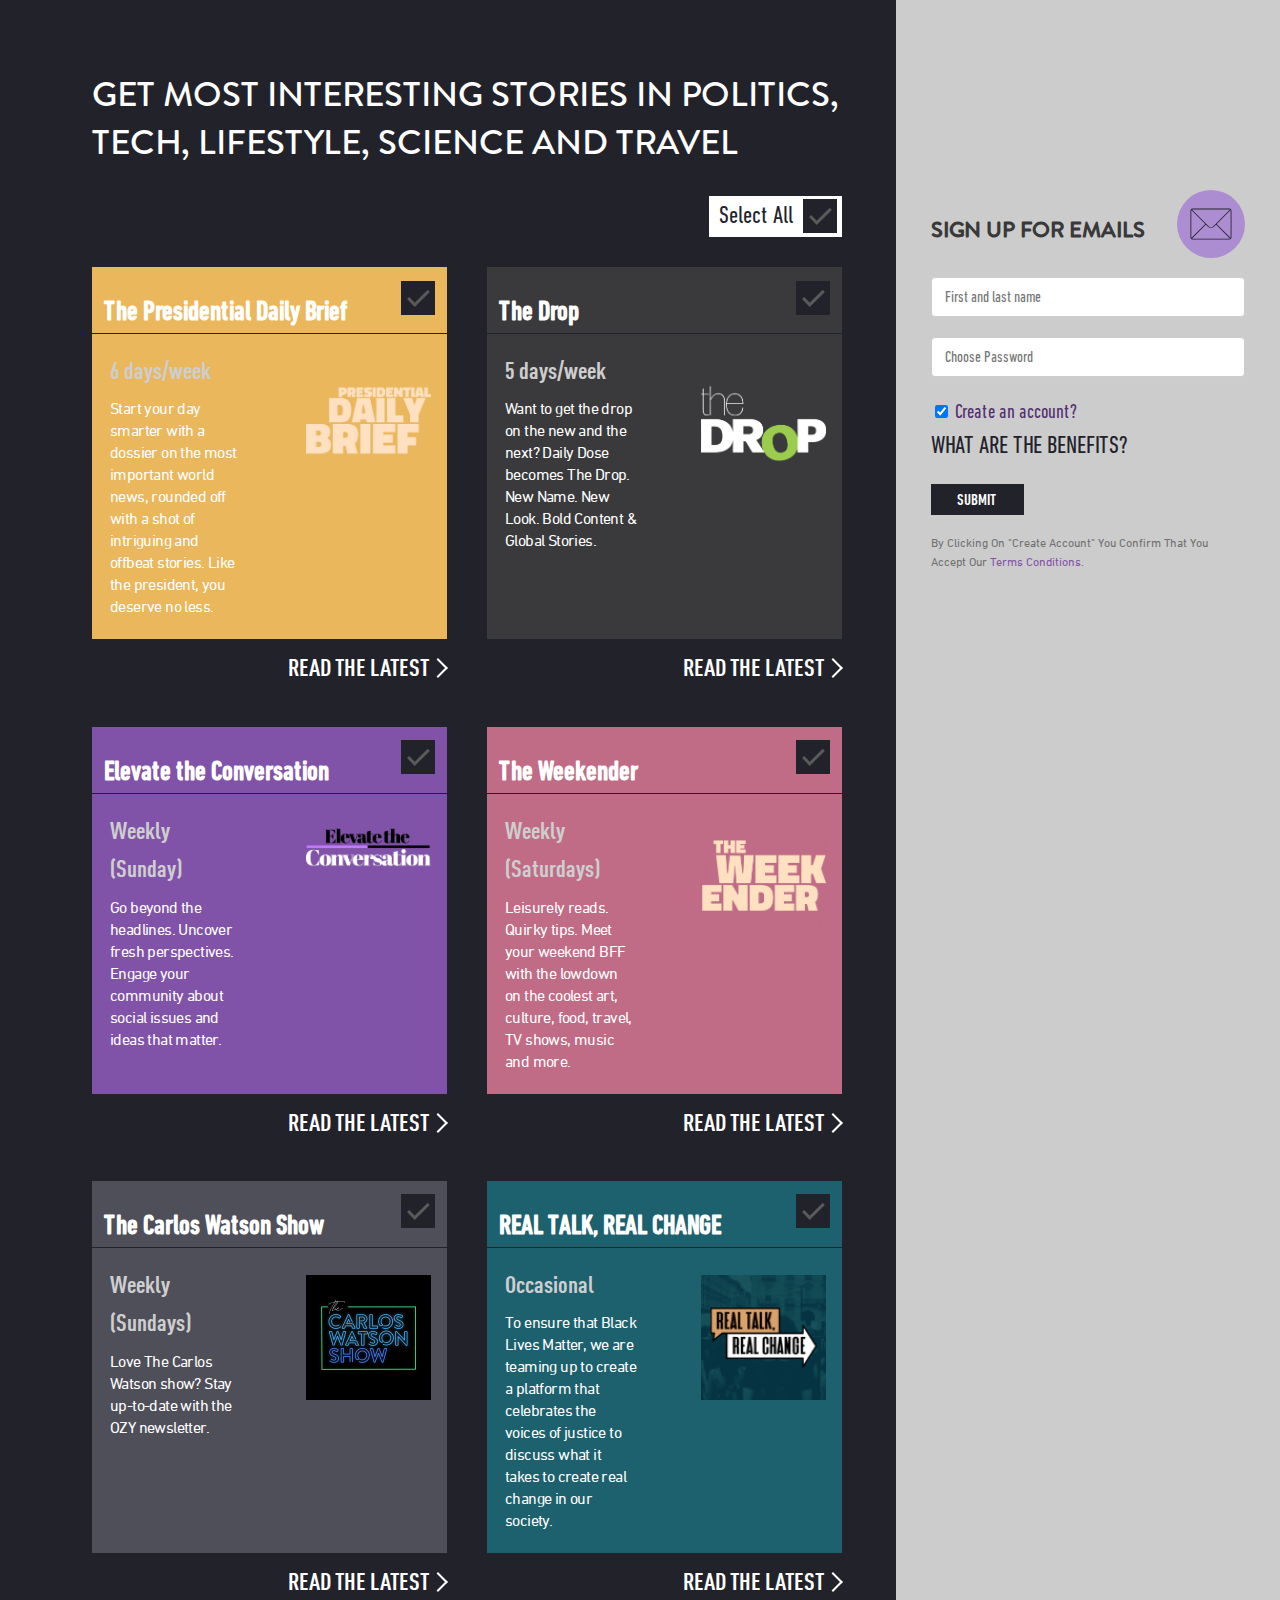
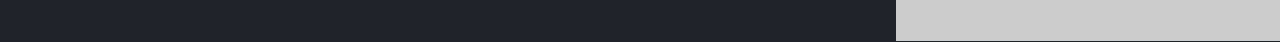
==== index.html @ 1309ca41 "init commit" ====
<!DOCTYPE html>
<html>
<head>
	<meta charset="utf-8">
	<meta http-equiv="X-UA-Compatible" content="IE=edge">
	<meta name="viewport" content="width=device-width, initial-scale=1.0, maximum-scale=1.0, user-scalable=no">
	<meta name="format-detection" content="telephone=no"/>  
	<title>Newsletters Signup</title>
	<meta property="og:title" content="Newsletters Signup" />
	<link rel="stylesheet" media="all" data-href="https://fonts.googleapis.com/css?family=Montserrat:400,400i,500,700,900&amp;display=swap" data-optimized-fonts="true" />
	<link rel="stylesheet" href="style.css" />
</head>
<body>
	<main>
	
		<div class="container">
			<div class="sb_wrapper">	
				<div class="inner">
					<div class="blocks">
						<div class="sb_headline">Get most interesting stories in Politics, tech, Lifestyle, science and travel</div>
						<div class="sel_all">
							<div role="button" aria-label="Select All" class="sel_btn">
								<div>Select All</div>
								<div><i class="sel_bg act_all"></i></div>
							</div>
						</div>
						<div class="wpg-blocks">
						
							<div class="block_item">
								<div class="block_inner" style="background-color:#EAB75C;" >
									<div class="title_sp">
										<div class="col_title">
											<h3 class="title_sb">The Presidential Daily Brief </h3>
											<div role="button"><i class="sel_bg"></i></div>
										</div>
									</div>
									<div class="content_sp">
										<div class="col_content">
											<div class="img_wrapp">
												<img src="assets/images/pdb.png" />
											</div>
											<div class="info_sb">
												<a class="Link" href="#">
													<div class="term">6 days/week</div>
													<p class="desc_sb">Start your day smarter with a dossier on the most important world news, rounded off with a shot of intriguing and offbeat stories. Like the president, you deserve no less.</p>
												</a>
											</div>
										</div>
									</div>
								</div>
								<div class="link_wrapp">
									<a class="Link" href="#"><span class="read_latest">Read the latest</span></a>
								</div>
							</div>

							<div class="block_item">
								<div class="block_inner" style="background-color:#3A3A3C">
									<div class="title_sp">
										<div class="col_title">
											<h3 class="title_sb">The Drop</h3>
											<div role="button"><i class="sel_bg"></i></div>
										</div>
									</div>
									<div class="content_sp">
										<div class="col_content">
											<div class="img_wrapp">
												<img src="assets/images/thedroplogostackedchar.png" />
											</div>
											<div class="info_sb">
												<a class="Link" href="#">
													<div class="term"> 5 days/week</div>
													<p class="desc_sb">Want to get the drop on the new and the next? Daily Dose becomes The Drop. New Name. New Look. Bold Content &amp; Global Stories.</p>
												</a>
											</div>
										</div>
									</div>
								</div>
								<div class="link_wrapp"><a class="Link" href="#">
									<span class="read_latest">Read the latest</span></a>
								</div>
							</div>
							
							<div class="block_item">
								<div class="block_inner" style="background-color:#8153a8">
									<div class="title_sp">
										<div class="col_title">
											<h3 class="title_sb">Elevate the Conversation</h3>
											<div role="button"><i class="sel_bg"></i></div>
										</div>
									</div>
									<div class="content_sp">
										<div class="col_content">
											<div class="img_wrapp">
												<img src="assets/images/etclogo.png" />
											</div>
											<div class="info_sb">
												<a class="Link" href="#">
													<div class="term"> Weekly (Sunday)</div>
													<p class="desc_sb">Go beyond the headlines. Uncover fresh perspectives. Engage your community about social issues and ideas that matter.</p>
												</a>
											</div>
										</div>
									</div>
								</div>
								<div class="link_wrapp"><a class="Link" href="#">
									<span class="read_latest">Read the latest</span></a>
								</div>
							</div>
							
							<div class="block_item">
								<div class="block_inner" style="background-color:#C06C86">
									<div class="title_sp">
										<div class="col_title">
											<h3 class="title_sb">The Weekender</h3>
											<div role="button"><i class="sel_bg"></i></div>
										</div>
									</div>
									<div class="content_sp">
										<div class="col_content">
											<div class="img_wrapp">
												<img src="assets/images/weekender.png" />
											</div>
											<div class="info_sb">
												<a class="Link" href="/pg/newsletter/the-daily-dose/?">
													<div class="term"> Weekly (Saturdays)</div>
													<p class="desc_sb">Leisurely reads. Quirky tips. Meet your weekend BFF with the lowdown on the coolest art, culture, food, travel, TV shows, music and more.</p>
												</a>
											</div>
										</div>
									</div>
								</div>
								<div class="link_wrapp"><a class="Link" href="#">
									<span class="read_latest">Read the latest</span></a>
								</div>
							</div>
							
							<div class="block_item">
								<div class="block_inner" style="background-color:#4f4f5a">
									<div class="title_sp">
										<div class="col_title">
											<h3 class="title_sb">The Carlos Watson Show</h3>
											<div role="button"><i class="sel_bg"></i></div>
										</div>
									</div>
									<div class="content_sp">
										<div class="col_content">
											<div class="img_wrapp">
												<img src="assets/images/tcws-1.png" />
											</div>
											<div class="info_sb">
												<a class="Link" href="/pg/newsletter/the-daily-dose/?">
													<div class="term"> Weekly (Sundays)</div>
													<p class="desc_sb">Love The Carlos Watson show? Stay up-to-date with the OZY newsletter.</p>
												</a>
											</div>
										</div>
									</div>
								</div>
								<div class="link_wrapp"><a class="Link" href="#">
									<span class="read_latest">Read the latest</span></a>
								</div>
							</div>
							
							<div class="block_item">
								<div class="block_inner" style="background-color:#1d616e">
									<div class="title_sp">
										<div class="col_title">
											<h3 class="title_sb">REAL TALK, REAL CHANGE</h3>
											<div role="button"><i class="sel_bg"></i></div>
										</div>
									</div>
									<div class="content_sp">
										<div class="col_content">
											<div class="img_wrapp">
												<img src="assets/images/rtrc2x-1.png" />
											</div>
											<div class="info_sb">
												<a class="Link" href="/pg/newsletter/the-daily-dose/?">
													<div class="term">Occasional</div>
													<p class="desc_sb">To ensure that Black Lives Matter, we are teaming up to create a platform that celebrates the voices of justice to discuss what it takes to create real change in our society.</p>
												</a>
											</div>
										</div>
									</div>
								</div>
								<div class="link_wrapp"><a class="Link" href="#">
									<span class="read_latest">Read the latest</span></a>
								</div>
							</div>
							

						</div>
					</div>
					
					<div class="sidebar">
						<div class="sidebar_inner">
							<div class="letter_smb"><i class="smb Symbol Symbol--purple-mail Symbol--purple-mail-dims"> </i></div>
							<h3 class="sb_title">SIGN UP FOR EMAILS</h3>
							<div>
								
								<form method="POST" action="#" class="ns-form">
									<div class="notices">
										<ul class="note_item"></ul>
									</div>
									<div>
										<div class="inp_field">
											<input type="text" name="fullName" placeholder="First and last name" value="" />
										</div>
									</div>
									<div class="pwd_field">
										<div class="inp_field">
											<input type="password" name="password" placeholder="Choose Password" value="" />
										</div>
									</div>
									
									<div class="ch_box">
										<label><input type="checkbox" checked=""> Create an account?</label>
										<div>
											<div class="bnf">
												<a href="#" role="button"><span>What are the benefits?</span></a>
											</div>
											<ul class="list"></ul>
										</div>
									</div>
									
									
									<div class="sbm_field">
										<button type="submit" class="sbm_btn">SUBMIT</button>
									</div>
									<div class="prcy_txt">By Clicking On "Create Account" You Confirm That You Accept Our <a href="#" rel="noreferrer noopener">Terms Conditions</a>.</div>
								</form>
								
							</div>
						</div>
					</div>
				</div>
			</div>
		</div>
		
	</main>
	
<script src="https://code.jquery.com/jquery-3.6.1.min.js" integrity="sha256-o88AwQnZB+VDvE9tvIXrMQaPlFFSUTR+nldQm1LuPXQ=" crossorigin="anonymous"></script>
<script src="assets/js/main.js"></script>

</body>
</html>
---- style.css ----
@font-face {
    font-family: "DINNextLTPro-Condensed";
    src: url("assets/fonts/din-next-lt-pro-condensed.woff2") format("woff2"),
        url("assets/fonts/din-next-lt-pro-condensed.woff") format("woff");
}
@font-face {
    font-family: "Amasis MT W01 Regular";
    src: url("assets/fonts/amasis-mt-w01-regular.woff2") format("woff2"),
        url("assets/fonts/amasis-mt-w01-regular.woff") format("woff");
}
@font-face {
    font-family: "BrandonGrotesque-Medium";
    src: url("assets/fonts/brandon-grotesque-medium.woff2") format("woff2"),
        url("assets/fonts/brandon-grotesque-medium.woff") format("woff");
}

@font-face {
    font-family: "DINNextLTPro-MediumCond";
    src: url("assets/fonts/din-next-lt-pro-medium-condensed.woff2")
            format("woff2"),
        url("assets/fonts/din-next-lt-pro-medium-condensed.woff") format("woff");
}
@font-face {
    font-family: "DINCondensed-Bold";
    src: url("assets/fonts/din-condensed-bold.woff2") format("woff2"),
        url("assets/fonts/din-condensed-bold.woff") format("woff");
}
@font-face {
    font-family: "DINNextLTPro-Regular";
    src: url("assets/fonts/din-next-lt-pro-regular.woff2") format("woff2"),
        url("assets/fonts/din-next-lt-pro-regular.woff") format("woff");
}

* {
    box-sizing: border-box;
    -webkit-text-size-adjust: 100%;
    text-size-adjust: 100%;
}

html,
body {
    margin: 0;
    padding: 0;
    -webkit-overflow-scrolling: touch;
}

html,
.sidebar {
    height: auto;
}

body {
    margin: 0;
    color: #111111;
    font-size: 62.5%;
    line-height: 1.6;
    -webkit-text-size-adjust: none;
    text-size-adjust: none;
    -moz-osx-font-smoothing: grayscale;
    -webkit-font-smoothing: antialiased;
    font-smoothing: antialiased;
    max-width: 2000px;
    margin: 0 auto;
    font-family: "Amasis MT W01 Regular", "Calisto MT", Georgia, serif;
}

p {
    font-size: 1.7em;
    line-height: 1.5;
    margin: 0 0 24px;
}

a:link,
a:visited {
    color: #00afff;
    -webkit-text-decoration: none;
    text-decoration: none;
}


.block_inner {
    height: 100%;
}

.block_inner.active {
    outline: 1px solid rgb(216, 216, 219);
}

main,
.inner,
.container,
.sb_wrapper {
    height: 100%;
}

.smb {
    background-repeat: no-repeat;
    background-image: url(assets/images/sprite-8048.svg), none;
    display: inline-block;
    -webkit-transform: scale(1);
    -ms-transform: scale(1);
    transform: scale(1);
    background-position: 0px -36px;
    width: 68px;
    height: 68px;
}
.sb_title {
    font-family: "BrandonGrotesque-Medium", Helvetica, Arial, sans-serif;
    font-size: 22px;
    color: #393939;
    margin-bottom: 30px;
}
.sidebar_inner {
    position: relative;
}

.letter_smb {
    margin-top: -22px;
    position: absolute;
    right: 0;
    z-index: 1;
}

.sidebar {
    width: 100%;
    padding: 40px 18px;
    background-color: #ccc;
}

.sb_wrapper {
    background-color: #22222b;
    border-bottom: 1px solid transparent;
    min-height: 200px;
}

.sb_wrapper .wpg-blocks {
    margin-top: 14px;
    display: -webkit-box;
    display: -webkit-flex;
    display: -ms-flexbox;
    display: flex;
    -webkit-flex-wrap: wrap;
    -ms-flex-wrap: wrap;
    flex-wrap: wrap;
    width: 100%;
    -webkit-box-pack: start;
    -webkit-justify-content: flex-start;
    -ms-flex-pack: start;
    justify-content: flex-start;
}

.blocks {
    width: 100%;
    padding: 0 12px;
}

.sb_headline {
    font-family: "BrandonGrotesque-Medium", Helvetica, Arial, sans-serif;
    color: #fff;
    font-size: 22px;
    line-height: 28px;
    text-transform: uppercase;
    padding-top: 20px;
}

.sel_all {
    margin-top: 30px;
    margin-bottom: 30px;
    position: relative;
    width: 100%;
    display: -webkit-box;
    display: -webkit-flex;
    display: -ms-flexbox;
    display: flex;
    -webkit-box-pack: end;
    -webkit-justify-content: flex-end;
    -ms-flex-pack: end;
    justify-content: flex-end;
}

.sel_btn {
    background: #6e6e6e;
    color: #ffffff;
    font-size: 22px;
    font-family: "DINNextLTPro-Condensed", Helvetica, Arial, sans-serif;
    display: -webkit-box;
    display: -webkit-flex;
    display: -ms-flexbox;
    display: flex;
    z-index: 1;
    cursor: pointer;
    padding: 10px 5px 10px 10px;
    -webkit-align-items: center;
    -webkit-box-align: center;
    -ms-flex-align: center;
    align-items: center;
    height: 60px;
}
.sel_btn div:last-child {
    margin-left: 10px;
    margin-top: 12px;
}

.sel_bg {
    background-repeat: no-repeat;
    background-image: url(assets/images/sprite-8048.svg), none;
    display: inline-block;
    -webkit-transform: scale(1);
    -ms-transform: scale(1);
    transform: scale(1);
    background-position: -74px -147px;
    width: 34px;
    height: 34px;
}

.sel_bg.active {
    background-position: -40px -147px;
}

.title_sp {
    border-bottom: 1px solid #22222b;
}
.content_sp {
    padding: 20px 16px 0 18px;
    -webkit-flex: 1;
    -ms-flex: 1;
    flex: 1;
}

.col_title {
    padding: 0 12px;
    -webkit-align-items: center;
    -webkit-box-align: center;
    -ms-flex-align: center;
    align-items: center;
    display: -webkit-box;
    display: -webkit-flex;
    display: -ms-flexbox;
    display: flex;
    -webkit-box-pack: justify;
    -webkit-justify-content: space-between;
    -ms-flex-pack: justify;
    justify-content: space-between;
}

.title_sb {
    font-family: "DINNextLTPro-MediumCond", Helvetica, Arial, sans-serif;
    font-size: 28px;
    color: #ffffff;
    margin-bottom: 0;
    margin-top: 24px;
    width: 100%;
    height: 42px;
}

.col_content {
    position: relative;
    display: -webkit-box;
    display: -webkit-flex;
    display: -ms-flexbox;
    display: flex;
    -webkit-box-pack: justify;
    -webkit-justify-content: space-between;
    -ms-flex-pack: justify;
    justify-content: space-between;
    -webkit-flex-flow: row wrap;
    -ms-flex-flow: row wrap;
    flex-flow: row wrap;
    min-height: 100px;
}

.img_wrapp {
    display: inline-block;
    margin-bottom: 7px;
    width: 43%;
}

.img_wrapp img {
    width: 125px;
}

.term {
    color: #cecece;
    font-size: 24px;
    font-family: "DINCondensed-Bold", Helvetica, Arial, sans-serif;
    margin-bottom: 7px;
}

.desc_sb {
    font-family: "DINNextLTPro-Regular", Helvetica, Arial, sans-serif;
    font-size: 16px;
    margin-bottom: 20px;
    color: #ffffff;
    line-height: 22px;
    -webkit-letter-spacing: -0.6px;
    -moz-letter-spacing: -0.6px;
    -ms-letter-spacing: -0.6px;
    letter-spacing: -0.6px;
}

.info_sb {
    display: inline-block;
    width: 57%;
}

.link_wrapp {
    background-color: #22222b;
    -webkit-box-pack: end;
    -webkit-justify-content: flex-end;
    -ms-flex-pack: end;
    justify-content: flex-end;
    padding: 12px 12px 0 12px;
    display: -webkit-box;
    display: -webkit-flex;
    display: -ms-flexbox;
    display: flex;
}

.read_latest {
    position: relative;
    display: inline-block;
    font-size: 24px;
    text-transform: uppercase;
    margin-bottom: 24px;
    font-family: "DINCondensed-Bold", Helvetica, Arial, sans-serif;
    color: #ffffff;
    padding-right: 6px;
}

.read_latest:link,
.read_latest:visited {
    color: #ffffff;
}

.read_latest::before {
    content: "";
    position: absolute;
    right: -10px;
    top: 10px;
    left: auto;
    border: 2px solid #ffffff;
    border-width: 2px 2px 0 0;
    padding: 6px;
    -webkit-transform: rotate(45deg);
    -ms-transform: rotate(45deg);
    transform: rotate(45deg);
}

.block_item {
    position: relative;
    width: 100%;
    margin-bottom: 13px;
    display: -webkit-box;
    display: -webkit-flex;
    display: -ms-flexbox;
    display: flex;
    -webkit-flex-direction: column;
    -ms-flex-direction: column;
    flex-direction: column;
    background-color: transparent;
}

.note_item {
    list-style: none;
    padding: 0;
    margin: 0;
    display: -webkit-box;
    display: -webkit-flex;
    display: -ms-flexbox;
    display: flex;
    -webkit-flex-wrap: wrap;
    -ms-flex-wrap: wrap;
    flex-wrap: wrap;
}

.inp_field {
    position: relative;
}

.inp_field input[type="text"],
.inp_field input[type="search"],
.inp_field input[type="password"],
.inp_field input[type="email"] {
    border: 1px solid #cecdcd;
    font-family: DINNextLTPro-Condensed;
    width: 100%;
    border-radius: 4px;
}

.inp_field input[type="text"],
.inp_field input[type="search"],
.inp_field input[type="password"],
.inp_field input[type="email"] {
    width: 100%;
}

.inp_field input[type="text"],
.inp_field input[type="search"],
.inp_field input[type="password"],
.inp_field input[type="email"] {
    font-size: 16px;
    padding: 7px 13px 5px 13px;
    height: 40px;
}

.sbm_field {
    margin-top: 20px;
}
.sbm_btn {
    display: inline-block;
    border: 0;
    cursor: pointer;
    font-family: "DINNextLTPro-MediumCond", Helvetica, Arial, sans-serif;
    color: #fff;
    font-size: 1.6em;
    line-height: 1.125;
    outline: 0;
    padding: 13px 25px 9px;
    text-align: center;
    background-color: #8153a8;
    border-radius: 20px;
    padding: 8px 26px 5px;
}
.sbm_btn:visited,
.sbm_btn:link {
    color: #fff;
}

.sbm_field button {
    background-color: #22222b;
    border-radius: 0;
}

.pwd_field {
    margin-top: 20px;
}

.notices {
    margin-top: 20px;
}

.notices label {
    font-family: "DINNextLTPro-Condensed", Helvetica, Arial, sans-serif;
    font-size: 20px;
    color: #522f6f;
}

.prcy_txt {
    margin-top: 20px;
    color: #707070;
    font-size: 12px;
    font-family: "DINNextLTPro-Regular", Helvetica, Arial, sans-serif;
}
.ch_box {
    margin-top: 20px;
}
.bnf a,
.bnf a:visited,
.bnf a:focus,
.bnf a:link {
    font-size: 25px;
    line-height: 35px;
    text-transform: uppercase;
    color: rgb(34, 34, 43);
    font-family: "DINNextLTPro-Condensed", Helvetica, Arial, sans-serif;
}

.ch_box label {
    font-family: "DINNextLTPro-Condensed", Helvetica, Arial, sans-serif;
    font-size: 20px;
    color: #522f6f;
}

.prcy_txt a {
    color: #8153a8;
}


@media (min-width: 480px) {
    .title_sb {
        max-width: 85%;
    }
}

@media screen and (max-width: 767px) {
    .body {
        display: block;
    }
}

@media (min-width: 768px) {
    .block_item {
        -webkit-flex: 0 0 50%;
        -ms-flex: 0 0 50%;
        flex: 0 0 50%;
        padding: 0 20px;
    }
    .block_item:nth-child(odd) {
        padding-left: 0;
    }
    .block_item:nth-child(even) {
        padding-right: 0;
    }
	
	.info_sb {
        display: block;
        -webkit-flex: 1;
        -ms-flex: 1;
        flex: 1;
        padding-right: 12px;
    }
	.img_wrapp {
        display: block;
        position: relative;
        width: 178px;
        height: 133px;
    }
    .img_wrapp img {
        position: absolute;
        right: 0;
        top: 7px;
    }
	
	.title_sb {
        max-width: 100%;
    }
	
	.col_content {
        -webkit-flex-direction: row-reverse;
        -ms-flex-direction: row-reverse;
        flex-direction: row-reverse;
    }

}

@media (min-width: 1900px) {
	html, body {
		/* height: 100%; */
	}
}

@media (min-width: 1280px) {
	.sidebar {
        width: 32%;
        margin-top: 0;
        padding: 190px 35px 18px 35px;
    }
	
    .inner {
        display: -webkit-box;
        display: -webkit-flex;
        display: -ms-flexbox;
        display: flex;
        margin-left: 80px;
    }
	
	.blocks {
        width: 68%;
        padding-right: 54px;
    }
	
	.sb_headline {
        font-size: 35px;
        line-height: 48px;
        padding-top: 70px;
    }
	
	.sel_all {
        margin-right: 40px;
    }
	.sel_btn {
        background: #ffffff;
        color: #22222b;
        font-size: 25px;
        height: 41px;
    }
	
}
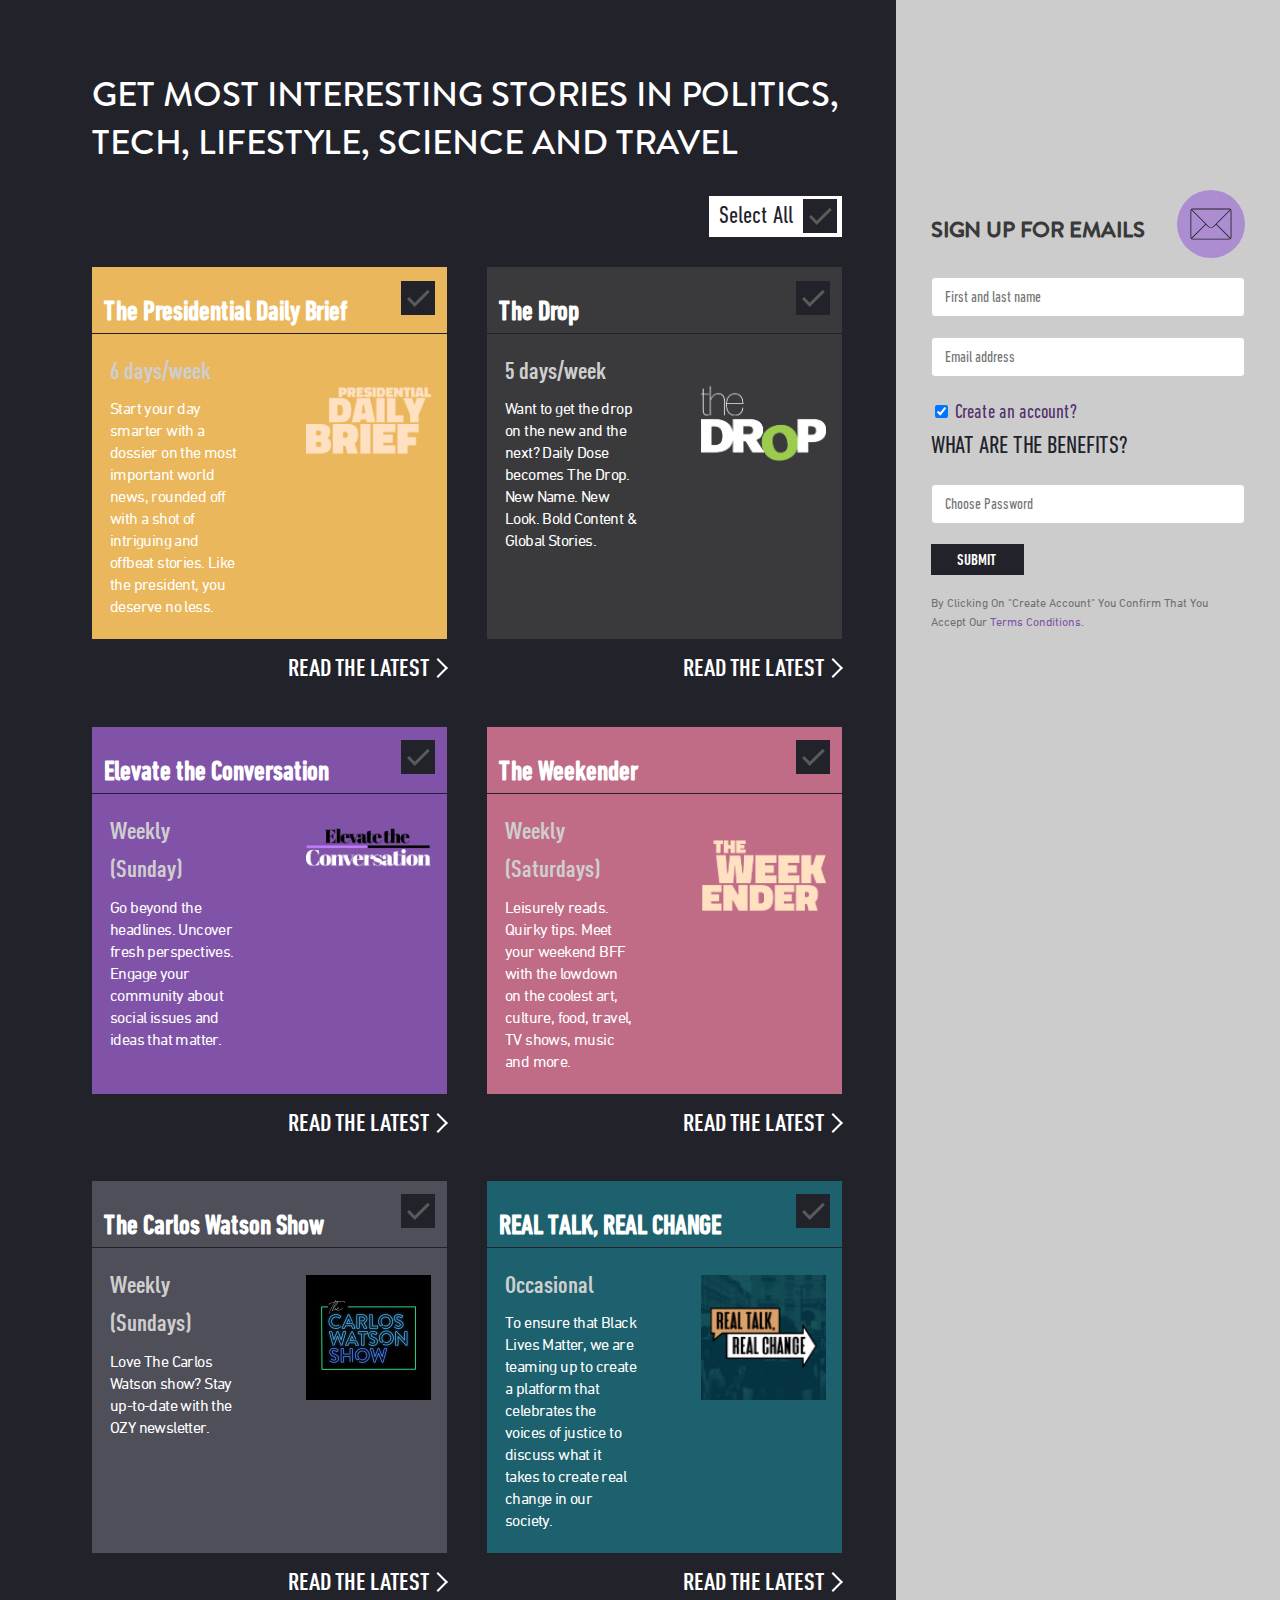
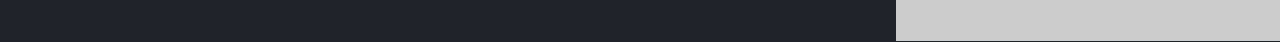
==== commit f723a38a: "add email field" ====
--- a/index.html
+++ b/index.html
@@ -209,15 +209,19 @@
 									</div>
 									<div class="pwd_field">
 										<div class="inp_field">
-											<input type="password" name="password" placeholder="Choose Password" value="" />
-										</div>
-									</div>
-									
+											<input type="email" name="email" placeholder="Email address" value="" />
+										</div>
+									</div>
 									<div class="ch_box">
 										<label><input type="checkbox" checked=""> Create an account?</label>
 										<div>
 											<div class="bnf">
 												<a href="#" role="button"><span>What are the benefits?</span></a>
+											</div>
+											<div class="pwd_field">
+												<div class="inp_field">
+													<input type="password" name="password" placeholder="Choose Password" value="" />
+												</div>
 											</div>
 											<ul class="list"></ul>
 										</div>
